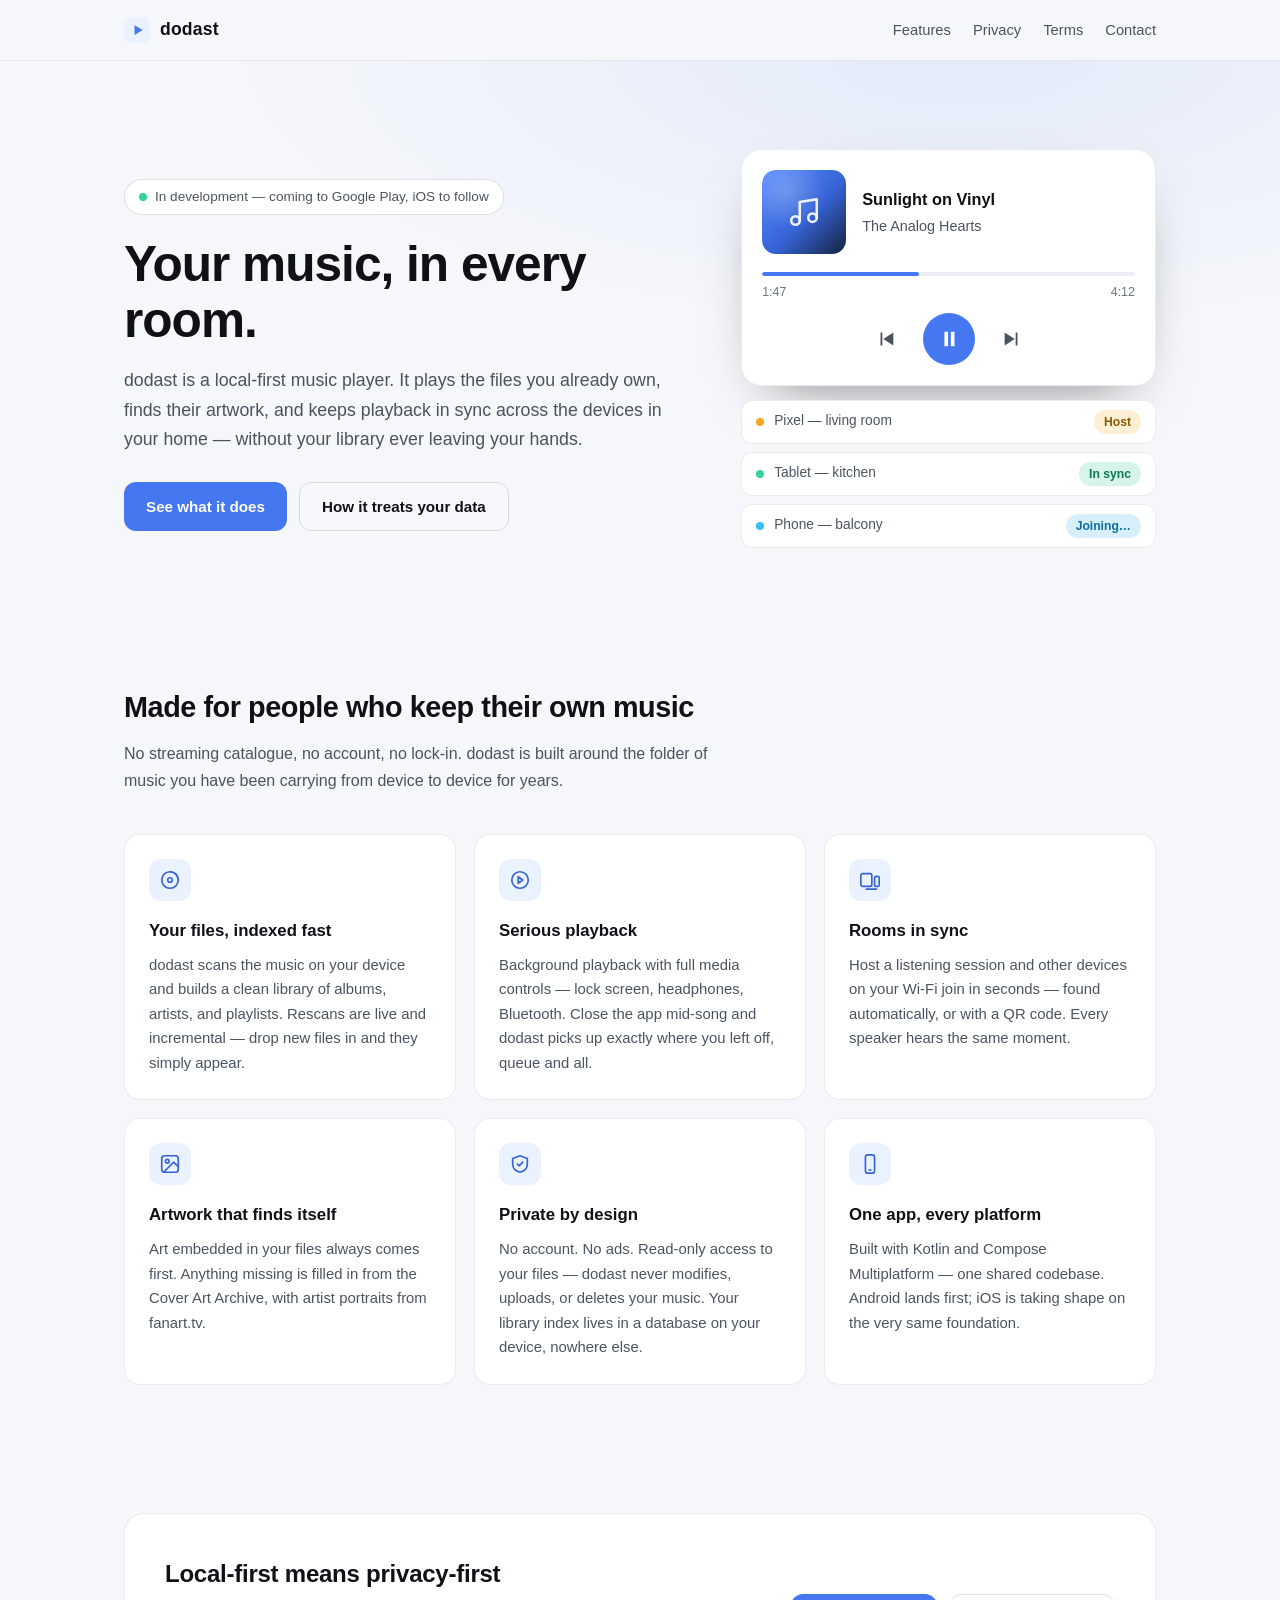
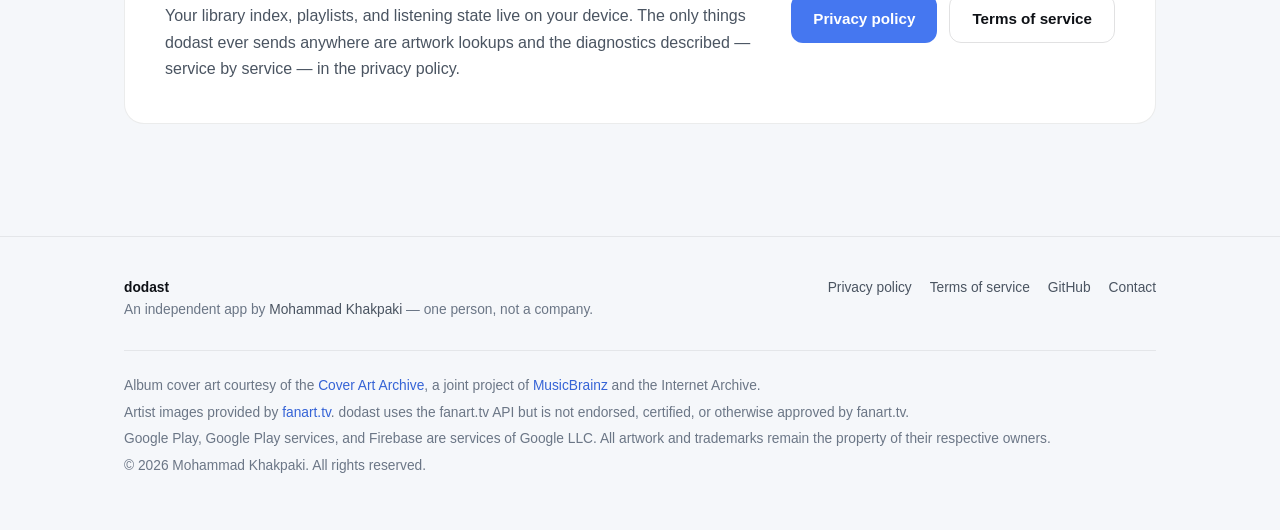
==== dodast/index.html @ 0ee69df8 "Add dodast product site (intro, privacy policy, terms of service) Static site served at /dodast. Cov" ====
<!DOCTYPE html>
<html lang="en">
<head>
  <meta charset="utf-8">
  <meta name="viewport" content="width=device-width, initial-scale=1">
  <title>dodast — a local-first music player that keeps your rooms in sync</title>
  <meta name="description" content="dodast plays the music you already own, finds its artwork, and keeps playback in sync across the devices in your home — without your library ever leaving your device.">
  <link rel="canonical" href="https://mkhakpaki.github.io/dodast/">
  <meta property="og:title" content="dodast — a local-first music player">
  <meta property="og:description" content="Your music, your devices, in sync. No account, no uploads, no ads.">
  <meta property="og:url" content="https://mkhakpaki.github.io/dodast/">
  <meta property="og:type" content="website">
  <meta name="theme-color" content="#0b0d10" media="(prefers-color-scheme: dark)">
  <meta name="theme-color" content="#f5f7fa" media="(prefers-color-scheme: light)">
  <link rel="icon" href="data:image/svg+xml,%3Csvg xmlns='http://www.w3.org/2000/svg' viewBox='0 0 64 64'%3E%3Crect width='64' height='64' rx='14' fill='%230b0d10'/%3E%3Cpath d='M26 20v24l20-12z' fill='%235b8cff'/%3E%3C/svg%3E">
  <link rel="stylesheet" href="style.css">
</head>
<body>

<header class="site-header">
  <div class="wrap">
    <a class="brand" href="./">
      <svg width="26" height="26" viewBox="0 0 64 64" aria-hidden="true">
        <rect width="64" height="64" rx="14" fill="var(--accent-subtle)"/>
        <path d="M26 20v24l20-12z" fill="var(--accent)"/>
      </svg>
      dodast
    </a>
    <nav class="site-nav" aria-label="Site">
      <a href="#features" class="hide-sm">Features</a>
      <a href="privacy.html">Privacy</a>
      <a href="terms.html">Terms</a>
      <a href="mailto:mohamad.khakpaki@gmail.com" class="hide-sm">Contact</a>
    </nav>
  </div>
</header>

<main>
  <section class="hero">
    <div class="wrap">
      <div>
        <p class="status-pill"><span class="dot" aria-hidden="true"></span> In development — coming to Google Play, iOS to follow</p>
        <h1>Your music, in every room.</h1>
        <p class="lede">dodast is a local-first music player. It plays the files you already own, finds their artwork, and keeps playback in sync across the devices in your home — without your library ever leaving your hands.</p>
        <div class="cta-row">
          <a class="btn btn-primary" href="#features">See what it does</a>
          <a class="btn btn-ghost" href="privacy.html">How it treats your data</a>
        </div>
      </div>

      <div class="mock" aria-hidden="true">
        <div class="np-card">
          <div class="np-top">
            <div class="np-art">
              <svg width="34" height="34" viewBox="0 0 24 24" fill="none" stroke="rgba(255,255,255,0.9)" stroke-width="1.8" stroke-linecap="round" stroke-linejoin="round">
                <path d="M9 18V5l12-2v13"/><circle cx="6" cy="18" r="3"/><circle cx="18" cy="16" r="3"/>
              </svg>
            </div>
            <div>
              <div class="np-title">Sunlight on Vinyl</div>
              <div class="np-artist">The Analog Hearts</div>
            </div>
          </div>
          <div class="np-progress"><span></span></div>
          <div class="np-times"><span>1:47</span><span>4:12</span></div>
          <div class="np-controls">
            <svg width="22" height="22" viewBox="0 0 24 24" fill="var(--text-secondary)"><path d="M6 5h2v14H6zM20 5v14l-11-7z"/></svg>
            <span class="np-play">
              <svg width="22" height="22" viewBox="0 0 24 24" fill="var(--text-on-accent)"><path d="M7 4h4v16H7zM14 4h4v16h-4z"/></svg>
            </span>
            <svg width="22" height="22" viewBox="0 0 24 24" fill="var(--text-secondary)"><path d="M16 5h2v14h-2zM4 5v14l11-7z"/></svg>
          </div>
        </div>
        <div class="devices">
          <div class="device-chip chip-host"><span class="dot"></span> Pixel — living room <span class="state">Host</span></div>
          <div class="device-chip chip-connected"><span class="dot"></span> Tablet — kitchen <span class="state">In sync</span></div>
          <div class="device-chip chip-connecting"><span class="dot"></span> Phone — balcony <span class="state">Joining…</span></div>
        </div>
      </div>
    </div>
  </section>

  <section class="section" id="features">
    <div class="wrap">
      <div class="section-head">
        <h2>Made for people who keep their own music</h2>
        <p>No streaming catalogue, no account, no lock-in. dodast is built around the folder of music you have been carrying from device to device for years.</p>
      </div>

      <div class="feature-grid">
        <article class="feature">
          <div class="icon">
            <svg width="22" height="22" viewBox="0 0 24 24" fill="none" stroke="currentColor" stroke-width="1.8" stroke-linecap="round" stroke-linejoin="round"><circle cx="12" cy="12" r="9"/><circle cx="12" cy="12" r="2.5"/><path d="M12 3a9 9 0 0 1 9 9"/></svg>
          </div>
          <h3>Your files, indexed fast</h3>
          <p>dodast scans the music on your device and builds a clean library of albums, artists, and playlists. Rescans are live and incremental — drop new files in and they simply appear.</p>
        </article>

        <article class="feature">
          <div class="icon">
            <svg width="22" height="22" viewBox="0 0 24 24" fill="none" stroke="currentColor" stroke-width="1.8" stroke-linecap="round" stroke-linejoin="round"><circle cx="12" cy="12" r="9"/><path d="M10 8.5l5 3.5-5 3.5z"/></svg>
          </div>
          <h3>Serious playback</h3>
          <p>Background playback with full media controls — lock screen, headphones, Bluetooth. Close the app mid-song and dodast picks up exactly where you left off, queue and all.</p>
        </article>

        <article class="feature">
          <div class="icon">
            <svg width="22" height="22" viewBox="0 0 24 24" fill="none" stroke="currentColor" stroke-width="1.8" stroke-linecap="round" stroke-linejoin="round"><rect x="2" y="5" width="12" height="14" rx="2"/><rect x="17" y="8" width="5" height="11" rx="1.5"/><path d="M8 22h11"/></svg>
          </div>
          <h3>Rooms in sync</h3>
          <p>Host a listening session and other devices on your Wi-Fi join in seconds — found automatically, or with a QR code. Every speaker hears the same moment.</p>
        </article>

        <article class="feature">
          <div class="icon">
            <svg width="22" height="22" viewBox="0 0 24 24" fill="none" stroke="currentColor" stroke-width="1.8" stroke-linecap="round" stroke-linejoin="round"><rect x="3" y="3" width="18" height="18" rx="3"/><circle cx="9" cy="9" r="2"/><path d="M21 15l-5-5-11 11"/></svg>
          </div>
          <h3>Artwork that finds itself</h3>
          <p>Art embedded in your files always comes first. Anything missing is filled in from the Cover Art Archive, with artist portraits from fanart.tv.</p>
        </article>

        <article class="feature">
          <div class="icon">
            <svg width="22" height="22" viewBox="0 0 24 24" fill="none" stroke="currentColor" stroke-width="1.8" stroke-linecap="round" stroke-linejoin="round"><path d="M12 3l8 3v6c0 4.5-3.2 7.8-8 9-4.8-1.2-8-4.5-8-9V6z"/><path d="M9 12l2 2 4-4"/></svg>
          </div>
          <h3>Private by design</h3>
          <p>No account. No ads. Read-only access to your files — dodast never modifies, uploads, or deletes your music. Your library index lives in a database on your device, nowhere else.</p>
        </article>

        <article class="feature">
          <div class="icon">
            <svg width="22" height="22" viewBox="0 0 24 24" fill="none" stroke="currentColor" stroke-width="1.8" stroke-linecap="round" stroke-linejoin="round"><rect x="7" y="2" width="10" height="20" rx="2.5"/><path d="M11 18.5h2"/></svg>
          </div>
          <h3>One app, every platform</h3>
          <p>Built with Kotlin and Compose Multiplatform — one shared codebase. Android lands first; iOS is taking shape on the very same foundation.</p>
        </article>
      </div>
    </div>
  </section>

  <section class="section" id="privacy">
    <div class="wrap">
      <div class="privacy-banner">
        <div>
          <h2>Local-first means privacy-first</h2>
          <p>Your library index, playlists, and listening state live on your device. The only things dodast ever sends anywhere are artwork lookups and the diagnostics described — service by service — in the privacy policy.</p>
        </div>
        <div class="cta-row">
          <a class="btn btn-primary" href="privacy.html">Privacy policy</a>
          <a class="btn btn-ghost" href="terms.html">Terms of service</a>
        </div>
      </div>
    </div>
  </section>
</main>

<footer class="site-footer">
  <div class="wrap">
    <div class="footer-cols">
      <div>
        <strong style="color: var(--text-primary);">dodast</strong><br>
        An independent app by <a href="mailto:mohamad.khakpaki@gmail.com">Mohammad Khakpaki</a> — one person, not a company.
      </div>
      <nav aria-label="Footer">
        <a href="privacy.html">Privacy policy</a>
        <a href="terms.html">Terms of service</a>
        <a href="https://github.com/mkhakpaki">GitHub</a>
        <a href="mailto:mohamad.khakpaki@gmail.com">Contact</a>
      </nav>
    </div>
    <div class="credits">
      <p>Album cover art courtesy of the <a href="https://coverartarchive.org" rel="external">Cover Art Archive</a>, a joint project of <a href="https://musicbrainz.org" rel="external">MusicBrainz</a> and the Internet Archive.</p>
      <p>Artist images provided by <a href="https://fanart.tv" rel="external">fanart.tv</a>. dodast uses the fanart.tv API but is not endorsed, certified, or otherwise approved by fanart.tv.</p>
      <p>Google Play, Google Play services, and Firebase are services of Google LLC. All artwork and trademarks remain the property of their respective owners.</p>
      <p>© 2026 Mohammad Khakpaki. All rights reserved.</p>
    </div>
  </div>
</footer>

</body>
</html>
---- dodast/style.css ----
/* dodast — product site. Tokens ported from the app's design system (ui/theme/Color.kt).
   Dark is the default, light via prefers-color-scheme, matching the app. */

:root {
  --bg-base: #0b0d10;
  --bg-elevated: #14171c;
  --surface-card: #191d23;
  --surface-raised: #20252d;
  --surface-sunken: #101318;
  --text-primary: #f4f6f9;
  --text-secondary: #a2abb8;
  --text-tertiary: #8a94a6;
  --text-on-accent: #0b0d10;
  --border-subtle: rgba(255, 255, 255, 0.08);
  --border-default: rgba(255, 255, 255, 0.12);
  --divider: rgba(255, 255, 255, 0.06);
  --accent: #5b8cff;
  --accent-hover: #4577f0;
  --accent-subtle: #16233f;
  --accent-text: #a9c2ff;
  --sync-host: #f5a623;
  --sync-host-dim: #4a3a16;
  --sync-connected: #34d399;
  --sync-connected-dim: #123a2c;
  --sync-connecting: #38bdf8;
  --sync-connecting-dim: #103246;
  --glow: rgba(91, 140, 255, 0.14);
}

@media (prefers-color-scheme: light) {
  :root {
    --bg-base: #f5f7fa;
    --bg-elevated: #ffffff;
    --surface-card: #ffffff;
    --surface-raised: #ffffff;
    --surface-sunken: #eceff3;
    --text-primary: #0e1116;
    --text-secondary: #4a5461;
    --text-tertiary: #6b7686;
    --text-on-accent: #ffffff;
    --border-subtle: rgba(11, 13, 16, 0.08);
    --border-default: rgba(11, 13, 16, 0.12);
    --divider: rgba(11, 13, 16, 0.07);
    --accent: #4577f0;
    --accent-hover: #3563d6;
    --accent-subtle: #eaf1ff;
    --accent-text: #3563d6;
    --sync-host-dim: #fcefd4;
    --sync-connected-dim: #d6f4e8;
    --sync-connecting-dim: #d6effb;
    --glow: rgba(69, 119, 240, 0.1);
  }
}

* { box-sizing: border-box; }

html { scroll-behavior: smooth; }

body {
  margin: 0;
  background: var(--bg-base);
  color: var(--text-primary);
  font-family: -apple-system, BlinkMacSystemFont, "Segoe UI", Roboto,
    "Helvetica Neue", Arial, sans-serif;
  font-size: 16px;
  line-height: 1.65;
  -webkit-font-smoothing: antialiased;
  text-rendering: optimizeLegibility;
}

a { color: var(--accent-text); text-decoration: none; }
a:hover { text-decoration: underline; }

:focus-visible {
  outline: 2px solid var(--accent);
  outline-offset: 2px;
  border-radius: 4px;
}

.wrap { max-width: 1080px; margin: 0 auto; padding: 0 24px; }

/* ---------- header ---------- */

.site-header {
  position: sticky;
  top: 0;
  z-index: 10;
  background: color-mix(in srgb, var(--bg-base) 88%, transparent);
  backdrop-filter: blur(12px);
  -webkit-backdrop-filter: blur(12px);
  border-bottom: 1px solid var(--divider);
}

.site-header .wrap {
  display: flex;
  align-items: center;
  justify-content: space-between;
  height: 60px;
}

.brand {
  display: inline-flex;
  align-items: center;
  gap: 10px;
  font-weight: 700;
  font-size: 1.1rem;
  letter-spacing: 0.01em;
  color: var(--text-primary);
}
.brand:hover { text-decoration: none; }
.brand svg { display: block; }

.site-nav { display: flex; align-items: center; gap: 22px; }
.site-nav a {
  color: var(--text-secondary);
  font-size: 0.92rem;
  font-weight: 500;
}
.site-nav a:hover { color: var(--text-primary); text-decoration: none; }
.site-nav a[aria-current="page"] { color: var(--text-primary); }

/* ---------- hero ---------- */

.hero {
  position: relative;
  overflow: hidden;
  padding: 88px 0 72px;
}

.hero::before {
  content: "";
  position: absolute;
  inset: -40% -20% auto;
  height: 130%;
  background: radial-gradient(ellipse 60% 55% at 68% 30%, var(--glow), transparent 70%);
  pointer-events: none;
}

.hero .wrap {
  position: relative;
  display: grid;
  grid-template-columns: minmax(0, 1.15fr) minmax(0, 0.85fr);
  gap: 56px;
  align-items: center;
}

.hero h1 {
  margin: 0 0 18px;
  font-size: clamp(2.1rem, 4.5vw, 3.1rem);
  line-height: 1.12;
  letter-spacing: -0.02em;
}

.hero .lede {
  margin: 0 0 28px;
  max-width: 34em;
  color: var(--text-secondary);
  font-size: 1.11rem;
}

.status-pill {
  display: inline-flex;
  align-items: center;
  gap: 8px;
  margin-bottom: 22px;
  padding: 6px 14px;
  border: 1px solid var(--border-default);
  border-radius: 999px;
  background: var(--surface-card);
  color: var(--text-secondary);
  font-size: 0.85rem;
  font-weight: 500;
}
.status-pill .dot {
  width: 8px;
  height: 8px;
  border-radius: 50%;
  background: var(--sync-connected);
}

.cta-row { display: flex; flex-wrap: wrap; gap: 12px; }

.btn {
  display: inline-flex;
  align-items: center;
  gap: 8px;
  padding: 11px 22px;
  border-radius: 12px;
  font-weight: 600;
  font-size: 0.95rem;
  transition: background 0.15s ease, border-color 0.15s ease;
}
.btn:hover { text-decoration: none; }

.btn-primary { background: var(--accent); color: var(--text-on-accent); }
.btn-primary:hover { background: var(--accent-hover); }

.btn-ghost {
  border: 1px solid var(--border-default);
  color: var(--text-primary);
  background: transparent;
}
.btn-ghost:hover { background: var(--surface-card); }

/* ---------- now-playing mock ---------- */

.mock {
  display: flex;
  flex-direction: column;
  gap: 14px;
  min-width: 0;
}

.np-card {
  background: var(--surface-card);
  border: 1px solid var(--border-subtle);
  border-radius: 20px;
  padding: 20px;
  box-shadow: 0 24px 60px -30px rgba(0, 0, 0, 0.55);
}

.np-top { display: flex; gap: 16px; align-items: center; }

.np-art {
  flex: none;
  width: 84px;
  height: 84px;
  border-radius: 14px;
  background:
    radial-gradient(circle at 30% 25%, rgba(255, 255, 255, 0.22), transparent 45%),
    linear-gradient(135deg, #5b8cff 0%, #3563d6 55%, #16233f 100%);
  display: grid;
  place-items: center;
}

.np-title { font-weight: 650; font-size: 1.02rem; }
.np-artist { color: var(--text-secondary); font-size: 0.9rem; margin-top: 2px; }

.np-progress {
  margin: 18px 0 6px;
  height: 4px;
  border-radius: 2px;
  background: var(--surface-sunken);
  overflow: hidden;
}
.np-progress span {
  display: block;
  width: 42%;
  height: 100%;
  border-radius: 2px;
  background: var(--accent);
}
.np-times {
  display: flex;
  justify-content: space-between;
  color: var(--text-tertiary);
  font-size: 0.78rem;
  font-variant-numeric: tabular-nums;
}

.np-controls {
  display: flex;
  justify-content: center;
  align-items: center;
  gap: 26px;
  margin-top: 10px;
}
.np-controls svg { display: block; }
.np-play {
  width: 52px;
  height: 52px;
  border-radius: 50%;
  background: var(--accent);
  display: grid;
  place-items: center;
}

.devices { display: flex; flex-direction: column; gap: 8px; }

.device-chip {
  display: flex;
  align-items: center;
  gap: 10px;
  padding: 9px 14px;
  border-radius: 12px;
  border: 1px solid var(--border-subtle);
  background: var(--bg-elevated);
  font-size: 0.86rem;
  color: var(--text-secondary);
}
.device-chip .dot { width: 8px; height: 8px; border-radius: 50%; flex: none; }
.device-chip .state {
  margin-left: auto;
  font-size: 0.76rem;
  font-weight: 600;
  padding: 2px 10px;
  border-radius: 999px;
}
.chip-host .dot { background: var(--sync-host); }
.chip-host .state { color: var(--sync-host); background: var(--sync-host-dim); }
.chip-connected .dot { background: var(--sync-connected); }
.chip-connected .state { color: var(--sync-connected); background: var(--sync-connected-dim); }
.chip-connecting .dot { background: var(--sync-connecting); }
.chip-connecting .state { color: var(--sync-connecting); background: var(--sync-connecting-dim); }

@media (prefers-color-scheme: light) {
  .chip-host .state { color: #8a5a00; }
  .chip-connected .state { color: #0f7a52; }
  .chip-connecting .state { color: #0b6e9e; }
}

/* ---------- features ---------- */

.section { padding: 64px 0; }
.section-head { max-width: 620px; margin-bottom: 40px; }
.section-head h2 {
  margin: 0 0 10px;
  font-size: 1.8rem;
  letter-spacing: -0.015em;
}
.section-head p { margin: 0; color: var(--text-secondary); }

.feature-grid {
  display: grid;
  grid-template-columns: repeat(3, 1fr);
  gap: 18px;
}

.feature {
  background: var(--surface-card);
  border: 1px solid var(--border-subtle);
  border-radius: 16px;
  padding: 24px;
}
.feature .icon {
  width: 42px;
  height: 42px;
  border-radius: 12px;
  background: var(--accent-subtle);
  color: var(--accent-text);
  display: grid;
  place-items: center;
  margin-bottom: 16px;
}
.feature h3 { margin: 0 0 8px; font-size: 1.05rem; }
.feature p { margin: 0; color: var(--text-secondary); font-size: 0.93rem; }

/* ---------- privacy banner ---------- */

.privacy-banner {
  background: var(--surface-card);
  border: 1px solid var(--border-subtle);
  border-radius: 20px;
  padding: 40px;
  display: grid;
  grid-template-columns: minmax(0, 1fr) auto;
  gap: 28px;
  align-items: center;
}
.privacy-banner h2 { margin: 0 0 10px; font-size: 1.5rem; letter-spacing: -0.01em; }
.privacy-banner p { margin: 0; color: var(--text-secondary); max-width: 46em; }
.privacy-banner .cta-row { flex: none; }

/* ---------- footer ---------- */

.site-footer {
  margin-top: 48px;
  border-top: 1px solid var(--divider);
  padding: 40px 0 48px;
  color: var(--text-tertiary);
  font-size: 0.86rem;
}
.footer-cols {
  display: flex;
  flex-wrap: wrap;
  justify-content: space-between;
  gap: 24px;
  margin-bottom: 28px;
}
.footer-cols nav { display: flex; flex-wrap: wrap; gap: 18px; }
.footer-cols a { color: var(--text-secondary); }
.credits { border-top: 1px solid var(--divider); padding-top: 20px; }
.credits p { margin: 4px 0; }

/* ---------- legal / document pages ---------- */

.doc { max-width: 760px; margin: 0 auto; padding: 56px 24px 80px; }
.doc header.doc-head { margin-bottom: 36px; }
.doc h1 { margin: 0 0 8px; font-size: 2rem; letter-spacing: -0.02em; }
.doc .updated { color: var(--text-tertiary); font-size: 0.9rem; margin: 0; }

.doc h2 {
  margin: 44px 0 12px;
  font-size: 1.3rem;
  letter-spacing: -0.01em;
  scroll-margin-top: 80px;
}
.doc h3 { margin: 26px 0 8px; font-size: 1.05rem; }
.doc p, .doc li { color: var(--text-secondary); }
.doc li { margin: 6px 0; }
.doc strong { color: var(--text-primary); font-weight: 600; }

.summary-card {
  background: var(--surface-card);
  border: 1px solid var(--border-subtle);
  border-left: 3px solid var(--accent);
  border-radius: 12px;
  padding: 20px 24px;
  margin: 24px 0;
}
.summary-card p:first-child { margin-top: 0; }
.summary-card ul { margin: 8px 0 0; padding-left: 20px; }

.toc {
  background: var(--bg-elevated);
  border: 1px solid var(--border-subtle);
  border-radius: 12px;
  padding: 18px 24px;
  margin: 28px 0 8px;
  font-size: 0.92rem;
}
.toc strong { color: var(--text-primary); }
.toc ol { margin: 8px 0 0; padding-left: 22px; columns: 2; column-gap: 32px; }
.toc li { margin: 3px 0; break-inside: avoid; }

table {
  width: 100%;
  border-collapse: collapse;
  font-size: 0.92rem;
  margin: 16px 0;
}
th, td {
  text-align: left;
  padding: 10px 14px;
  border-bottom: 1px solid var(--divider);
  color: var(--text-secondary);
  vertical-align: top;
}
th { color: var(--text-primary); font-weight: 600; border-bottom: 1px solid var(--border-default); }

/* ---------- responsive ---------- */

@media (max-width: 900px) {
  .hero { padding: 56px 0 48px; }
  .hero .wrap { grid-template-columns: 1fr; gap: 40px; }
  .feature-grid { grid-template-columns: repeat(2, 1fr); }
  .privacy-banner { grid-template-columns: 1fr; padding: 32px; }
}

@media (max-width: 600px) {
  .feature-grid { grid-template-columns: 1fr; }
  .site-nav { gap: 14px; }
  .site-nav .hide-sm { display: none; }
  .toc ol { columns: 1; }
}

/* ---------- print (legal docs) ---------- */

@media print {
  :root {
    --bg-base: #ffffff;
    --bg-elevated: #ffffff;
    --surface-card: #ffffff;
    --text-primary: #000000;
    --text-secondary: #222222;
    --text-tertiary: #444444;
  }
  .site-header, .site-footer, .toc { display: none; }
  body { font-size: 12pt; }
  .doc { padding: 0; max-width: none; }
  a { color: inherit; text-decoration: underline; }
}
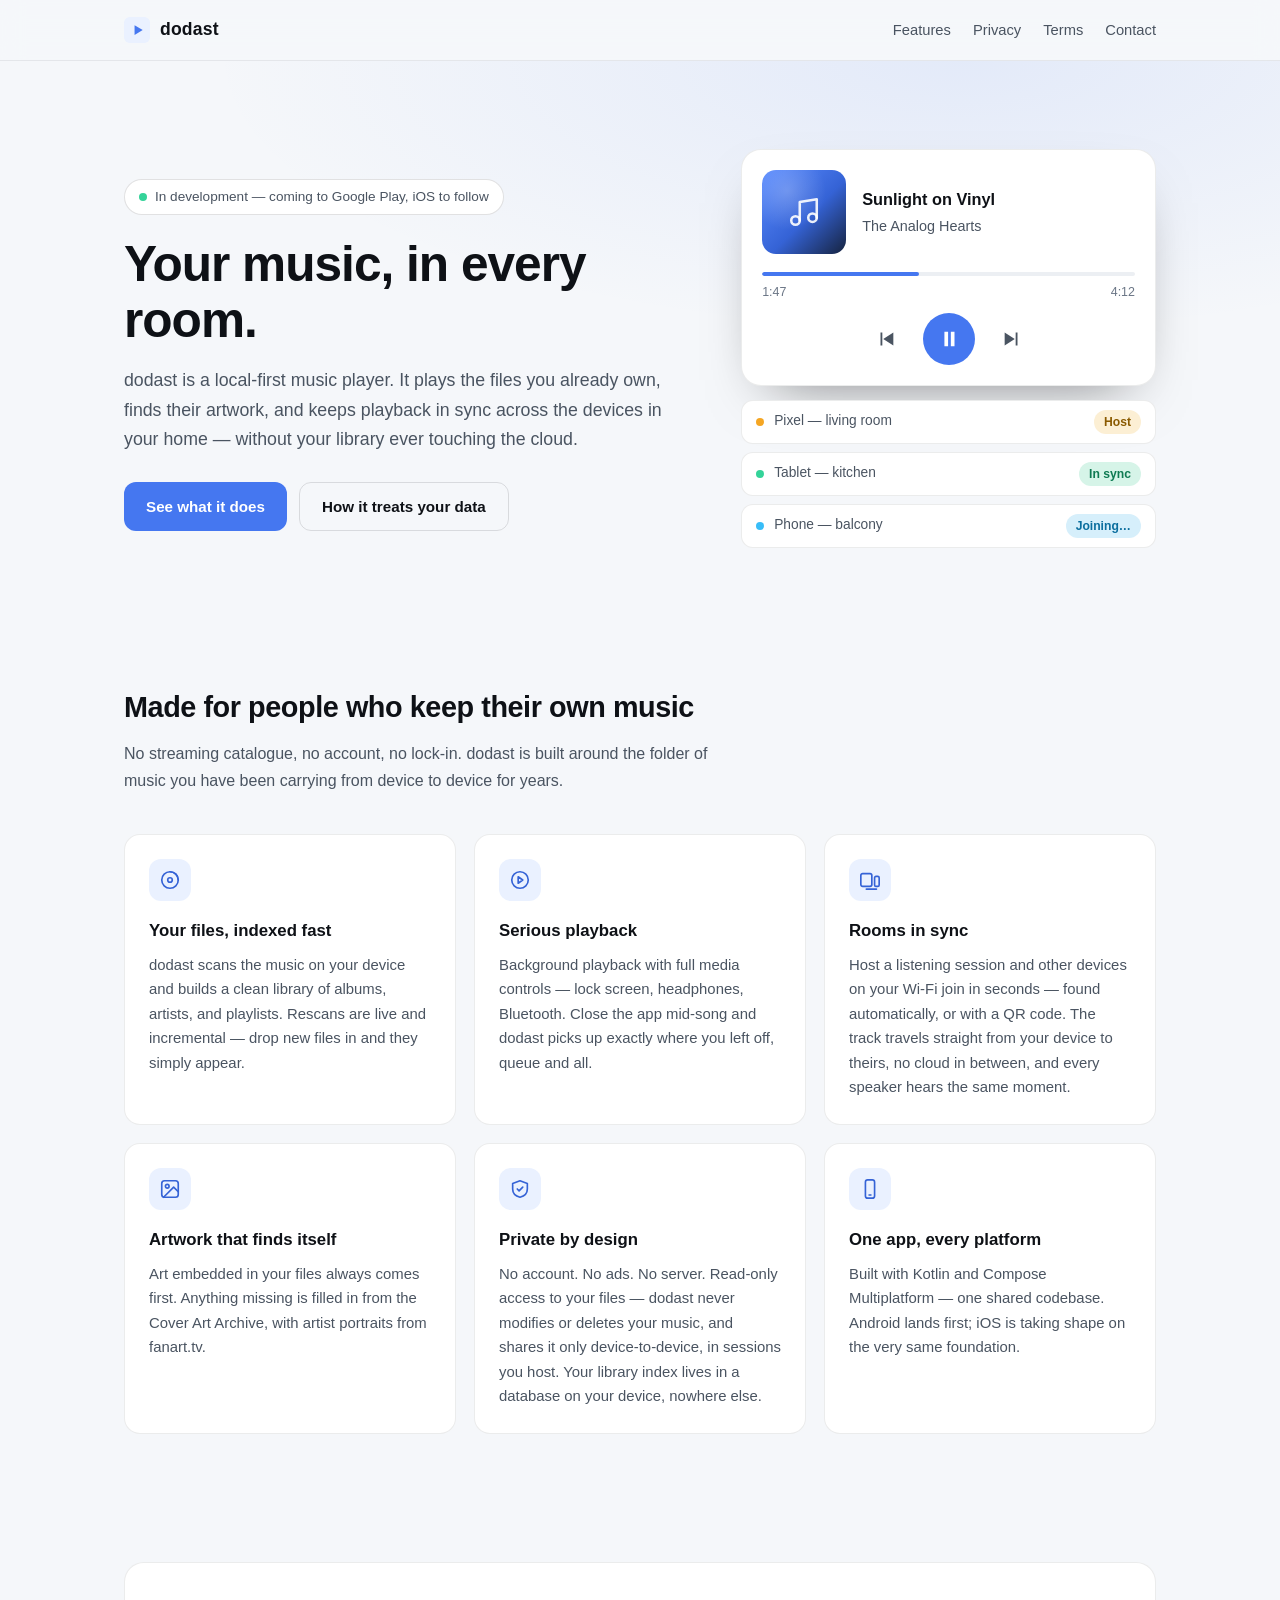
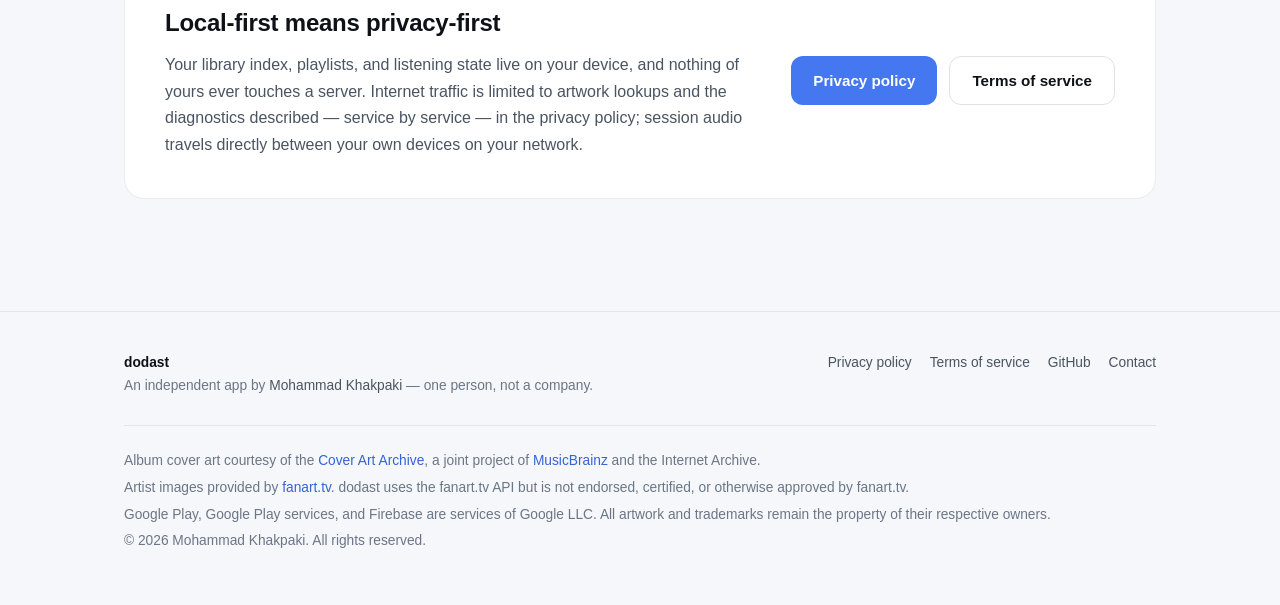
==== commit e8c594f6: "Correct privacy claims: session sync transfers the current track's audio 'Music never leaves your de" ====
--- a/dodast/index.html
+++ b/dodast/index.html
@@ -41,7 +41,7 @@
       <div>
         <p class="status-pill"><span class="dot" aria-hidden="true"></span> In development — coming to Google Play, iOS to follow</p>
         <h1>Your music, in every room.</h1>
-        <p class="lede">dodast is a local-first music player. It plays the files you already own, finds their artwork, and keeps playback in sync across the devices in your home — without your library ever leaving your hands.</p>
+        <p class="lede">dodast is a local-first music player. It plays the files you already own, finds their artwork, and keeps playback in sync across the devices in your home — without your library ever touching the cloud.</p>
         <div class="cta-row">
           <a class="btn btn-primary" href="#features">See what it does</a>
           <a class="btn btn-ghost" href="privacy.html">How it treats your data</a>
@@ -109,7 +109,7 @@
             <svg width="22" height="22" viewBox="0 0 24 24" fill="none" stroke="currentColor" stroke-width="1.8" stroke-linecap="round" stroke-linejoin="round"><rect x="2" y="5" width="12" height="14" rx="2"/><rect x="17" y="8" width="5" height="11" rx="1.5"/><path d="M8 22h11"/></svg>
           </div>
           <h3>Rooms in sync</h3>
-          <p>Host a listening session and other devices on your Wi-Fi join in seconds — found automatically, or with a QR code. Every speaker hears the same moment.</p>
+          <p>Host a listening session and other devices on your Wi-Fi join in seconds — found automatically, or with a QR code. The track travels straight from your device to theirs, no cloud in between, and every speaker hears the same moment.</p>
         </article>
 
         <article class="feature">
@@ -125,7 +125,7 @@
             <svg width="22" height="22" viewBox="0 0 24 24" fill="none" stroke="currentColor" stroke-width="1.8" stroke-linecap="round" stroke-linejoin="round"><path d="M12 3l8 3v6c0 4.5-3.2 7.8-8 9-4.8-1.2-8-4.5-8-9V6z"/><path d="M9 12l2 2 4-4"/></svg>
           </div>
           <h3>Private by design</h3>
-          <p>No account. No ads. Read-only access to your files — dodast never modifies, uploads, or deletes your music. Your library index lives in a database on your device, nowhere else.</p>
+          <p>No account. No ads. No server. Read-only access to your files — dodast never modifies or deletes your music, and shares it only device-to-device, in sessions you host. Your library index lives in a database on your device, nowhere else.</p>
         </article>
 
         <article class="feature">
@@ -144,7 +144,7 @@
       <div class="privacy-banner">
         <div>
           <h2>Local-first means privacy-first</h2>
-          <p>Your library index, playlists, and listening state live on your device. The only things dodast ever sends anywhere are artwork lookups and the diagnostics described — service by service — in the privacy policy.</p>
+          <p>Your library index, playlists, and listening state live on your device, and nothing of yours ever touches a server. Internet traffic is limited to artwork lookups and the diagnostics described — service by service — in the privacy policy; session audio travels directly between your own devices on your network.</p>
         </div>
         <div class="cta-row">
           <a class="btn btn-primary" href="privacy.html">Privacy policy</a>
